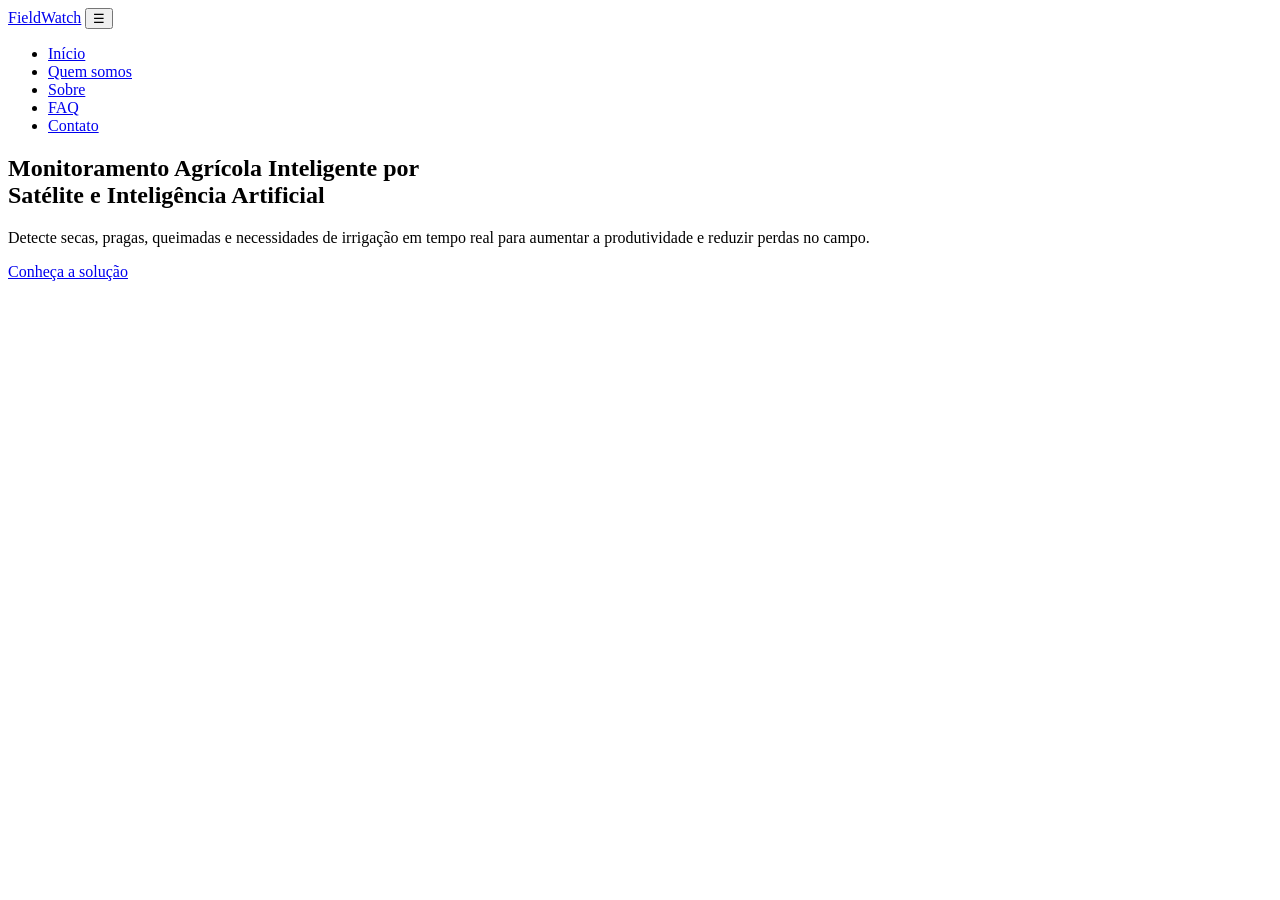
==== index.html @ 7b165dd6 "add 1a section pagina index.html" ====
<!DOCTYPE html>
<html lang="pt-BR">
<head>
  <meta charset="UTF-8" />
  <meta name="viewport" content="width=device-width, initial-scale=1.0" />
  <title>FieldWatch | Monitoramento Agrícola Inteligente</title>
  <link rel="preconnect" href="https://fonts.googleapis.com" />
  <link rel="preconnect" href="https://fonts.gstatic.com" crossorigin />
  <link href="https://fonts.googleapis.com/css2?family=Poppins:wght@300;400;500;600;700;800&display=swap" rel="stylesheet" />
  <link rel="stylesheet" href="https://cdnjs.cloudflare.com/ajax/libs/font-awesome/6.5.0/css/all.min.css" />
  <link rel="stylesheet" href="css/style.css" />
</head>
<body>
  <header class="header">
    <nav class="nav container">
      <a href="index.html" class="nav__logo">FieldWatch</a>
      <button class="nav__toggle" id="navBtn" aria-controls="navMenu" aria-expanded="false" aria-label="Abrir menu">
        <span class="nav__icon">☰</span>
      </button>
      <ul class="nav__list" id="navMenu">
        <li><a href="index.html"              class="nav__link nav__link--active">Início</a></li>
        <li><a href="pages/integrantes.html"  class="nav__link">Quem somos</a></li>
        <li><a href="pages/sobre.html"        class="nav__link">Sobre</a></li>
        <li><a href="pages/faq.html"          class="nav__link">FAQ</a></li>
        <li><a href="pages/contato.html"      class="nav__link">Contato</a></li>
      </ul>
    </nav>
  </header>

  <main>

    <section class="hero" id="inicio">
      <div class="hero__overlay"></div>
      <div class="container hero__content">
        <h1 class="hero__title">
          Monitoramento Agrícola Inteligente por<br />
          Satélite e Inteligência Artificial
        </h1>
        <p class="hero__desc">
          Detecte secas, pragas, queimadas e necessidades de irrigação em tempo real para aumentar a produtividade e reduzir perdas no campo.
        </p>
        <p id="pageGreeting" class="hero__greeting"></p>
        <a href="pages/sobre.html" class="btn btn--primary">Conheça a solução</a>
      </div>
    </section>
    
</body>
</html>
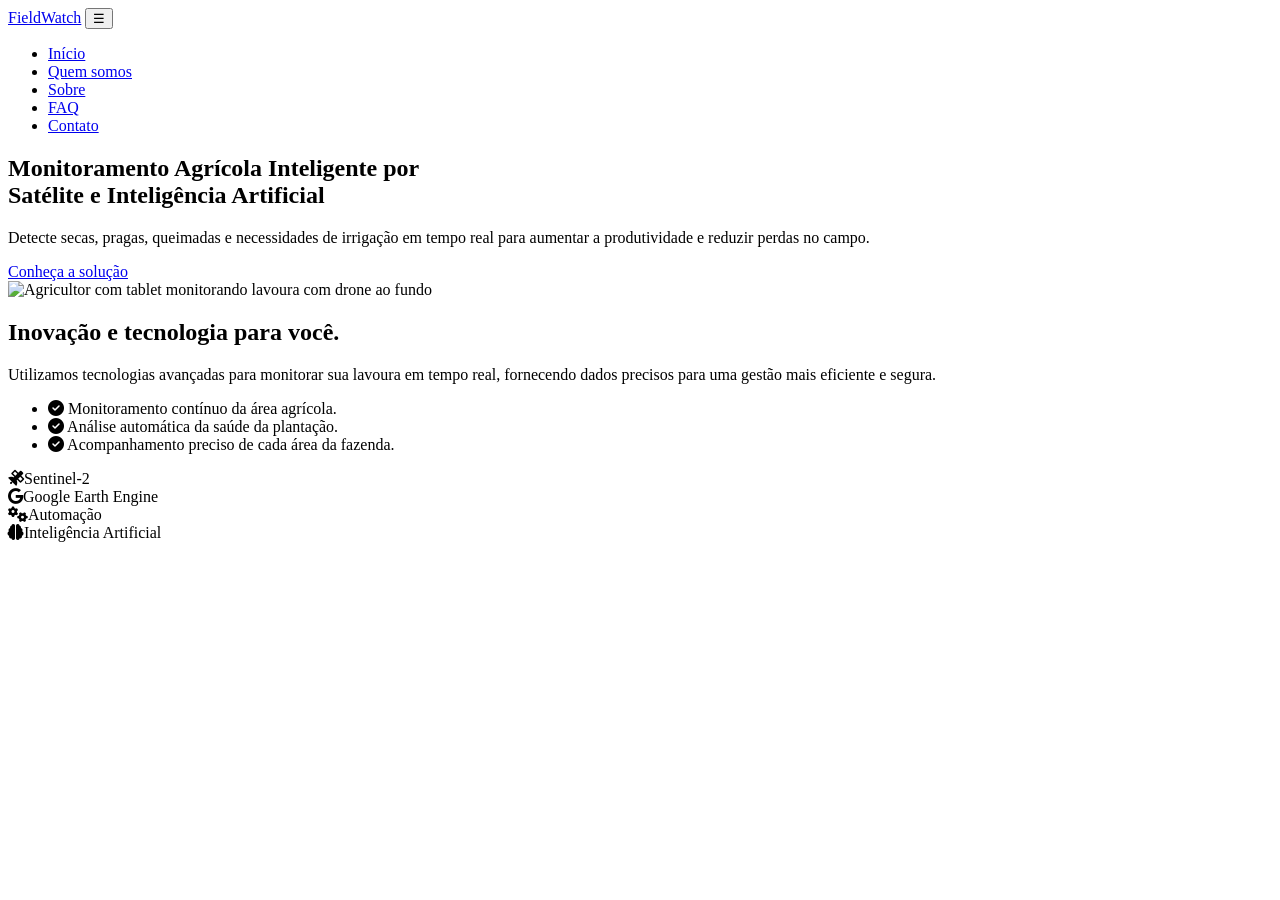
==== commit 6084ba26: "add 2a e 3a section" ====
--- a/index.html
+++ b/index.html
@@ -43,6 +43,45 @@
         <a href="pages/sobre.html" class="btn btn--primary">Conheça a solução</a>
       </div>
     </section>
+
+    <section class="features">
+      <div class="container features__grid">
+        <div class="features__image-wrap">
+          <img src="assets/banner-2.png"
+               alt="Agricultor com tablet monitorando lavoura com drone ao fundo"
+               class="features__image" />
+        </div>
+        <div class="features__text">
+          <h2 class="features__title">Inovação e tecnologia para você.</h2>
+          <p class="features__desc">
+            Utilizamos tecnologias avançadas para monitorar sua lavoura em tempo real, fornecendo dados precisos para uma gestão mais eficiente e segura.
+          </p>
+          <ul class="features__list">
+            <li class="features__item">
+              <span class="features__icon"><i class="fa-solid fa-circle-check"></i></span>
+              Monitoramento contínuo da área agrícola.
+            </li>
+            <li class="features__item">
+              <span class="features__icon"><i class="fa-solid fa-circle-check"></i></span>
+              Análise automática da saúde da plantação.
+            </li>
+            <li class="features__item">
+              <span class="features__icon"><i class="fa-solid fa-circle-check"></i></span>
+              Acompanhamento preciso de cada área da fazenda.
+            </li>
+          </ul>
+        </div>
+      </div>
+    </section>
+
+    <section class="tech-bar">
+      <div class="container tech-bar__grid">
+        <div class="tech-bar__item"><i class="fa-solid fa-satellite tech-bar__icon"></i><span>Sentinel-2</span></div>
+        <div class="tech-bar__item"><i class="fa-brands fa-google tech-bar__icon"></i><span>Google Earth Engine</span></div>
+        <div class="tech-bar__item"><i class="fa-solid fa-gears tech-bar__icon"></i><span>Automação</span></div>
+        <div class="tech-bar__item"><i class="fa-solid fa-brain tech-bar__icon"></i><span>Inteligência Artificial</span></div>
+      </div>
+    </section>
     
 </body>
 </html>
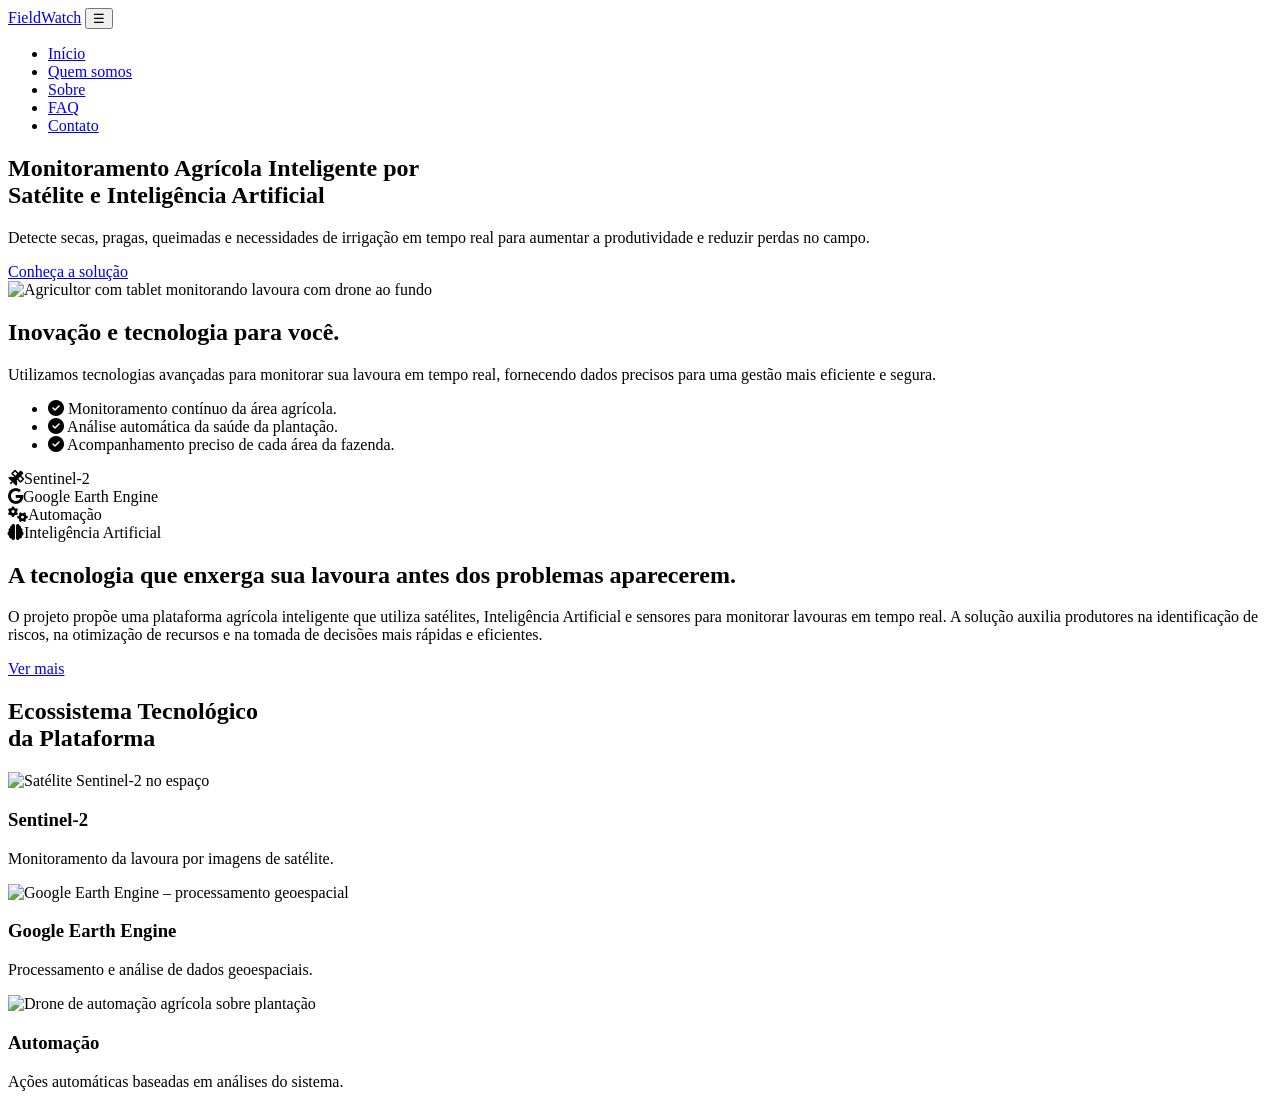
==== commit 7ec59327: "finalizando main index.html" ====
--- a/index.html
+++ b/index.html
@@ -82,6 +82,63 @@
         <div class="tech-bar__item"><i class="fa-solid fa-brain tech-bar__icon"></i><span>Inteligência Artificial</span></div>
       </div>
     </section>
+
+    <section class="value">
+      <div class="container value__grid">
+        <div>
+          <h2 class="value__title">A tecnologia que enxerga sua lavoura antes dos problemas aparecerem.</h2>
+        </div>
+        <div>
+          <p class="value__desc">
+            O projeto propõe uma plataforma agrícola inteligente que utiliza satélites, Inteligência Artificial e sensores para monitorar lavouras em tempo real. A solução auxilia produtores na identificação de riscos, na otimização de recursos e na tomada de decisões mais rápidas e eficientes.
+          </p>
+          <a href="pages/sobre.html" class="btn btn--dark">Ver mais</a>
+        </div>
+      </div>
+    </section>
+
+    <section class="ecosystem">
+      <div class="container">
+        <h2 class="ecosystem__title">Ecossistema Tecnológico<br/>da Plataforma</h2>
+        <div class="ecosystem__grid">
+
+          <article class="ecosystem__card">
+            <div class="ecosystem__card-img-wrap">
+              <img src="assets/img-satelite.png"
+                   alt="Satélite Sentinel-2 no espaço" class="ecosystem__card-img" />
+            </div>
+            <h3 class="ecosystem__card-title">Sentinel-2</h3>
+            <p class="ecosystem__card-desc">Monitoramento da lavoura por imagens de satélite.</p>
+          </article>
+
+          <article class="ecosystem__card">
+            <div class="ecosystem__card-img-wrap">
+              <img src="assets/img-google.png"
+                   alt="Google Earth Engine – processamento geoespacial" class="ecosystem__card-img" />
+            </div>
+            <h3 class="ecosystem__card-title">Google Earth Engine</h3>
+            <p class="ecosystem__card-desc">Processamento e análise de dados geoespaciais.</p>
+          </article>
+
+          <article class="ecosystem__card">
+            <div class="ecosystem__card-img-wrap">
+              <img src="assets/img-drone.png"
+                   alt="Drone de automação agrícola sobre plantação" class="ecosystem__card-img" />
+            </div>
+            <h3 class="ecosystem__card-title">Automação</h3>
+            <p class="ecosystem__card-desc">Ações automáticas baseadas em análises do sistema.</p>
+          </article>
+
+        </div>
+      </div>
+    </section>
+
+    <section class="cta-banner">
+      <div class="cta-banner__overlay"></div>
+      <div class="container cta-banner__content"></div>
+    </section>
+
+  </main>
     
 </body>
 </html>
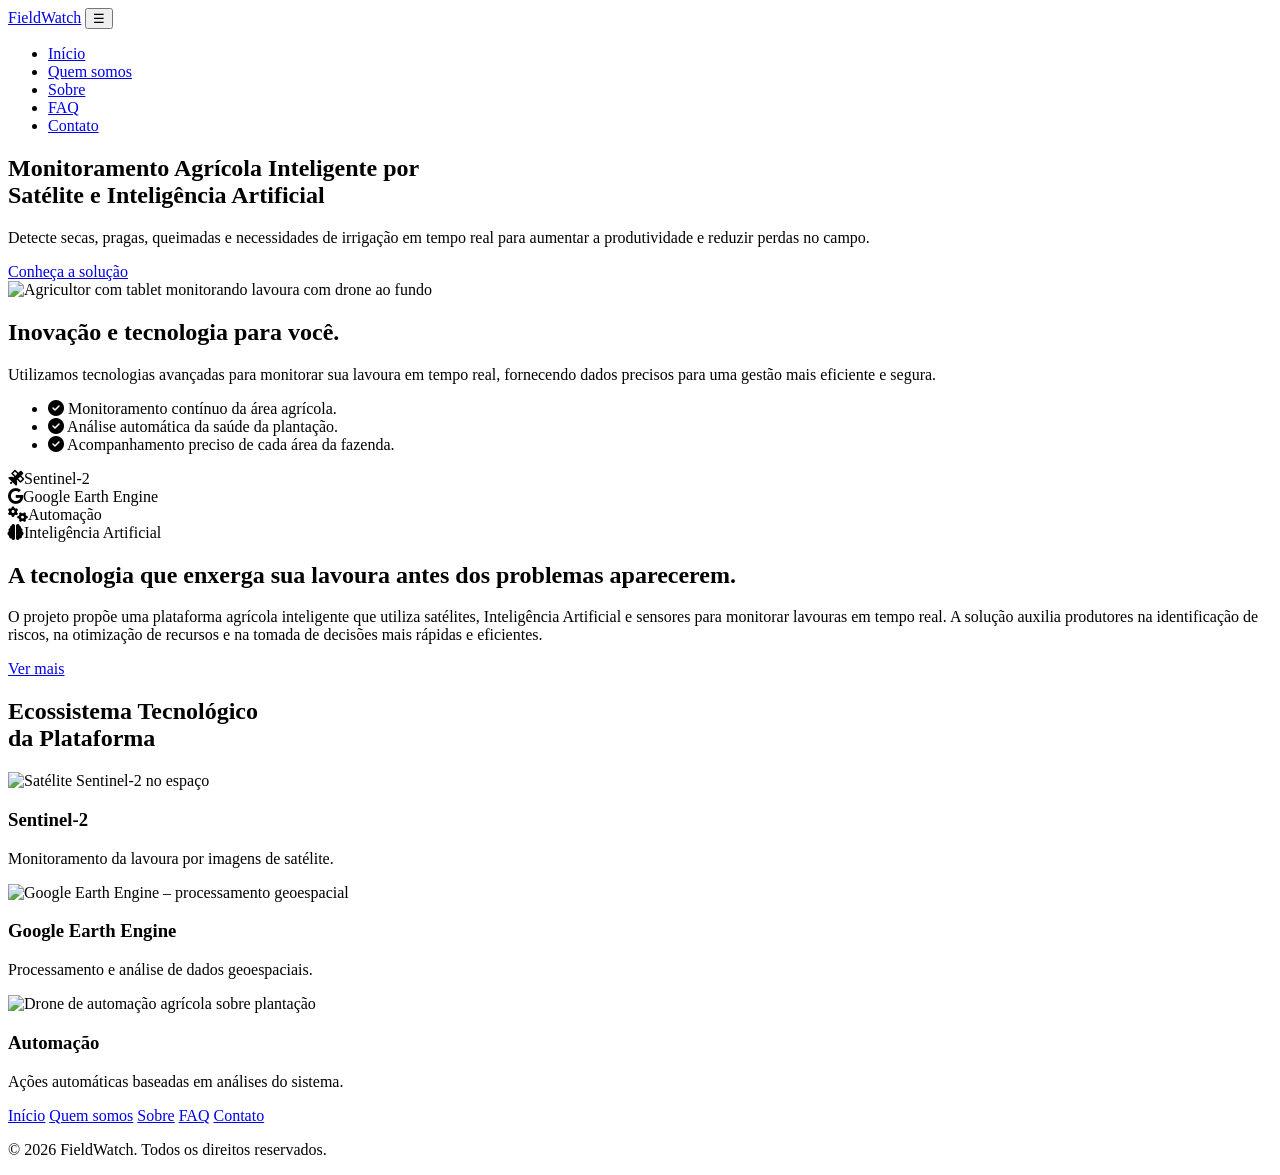
==== commit 40b423ed: "add footer e finalizando index.html" ====
--- a/index.html
+++ b/index.html
@@ -140,5 +140,18 @@
 
   </main>
     
+    <footer class="footer">
+        <div class="container footer__inner">
+        <nav class="footer__nav">
+            <a href="index.html">Início</a>
+            <a href="pages/integrantes.html">Quem somos</a>
+            <a href="pages/sobre.html">Sobre</a>
+            <a href="pages/faq.html">FAQ</a>
+            <a href="pages/contato.html">Contato</a>
+        </nav>
+        <p class="footer__copy">© 2026 FieldWatch. Todos os direitos reservados.</p>
+        </div>
+    </footer>
+
 </body>
 </html>
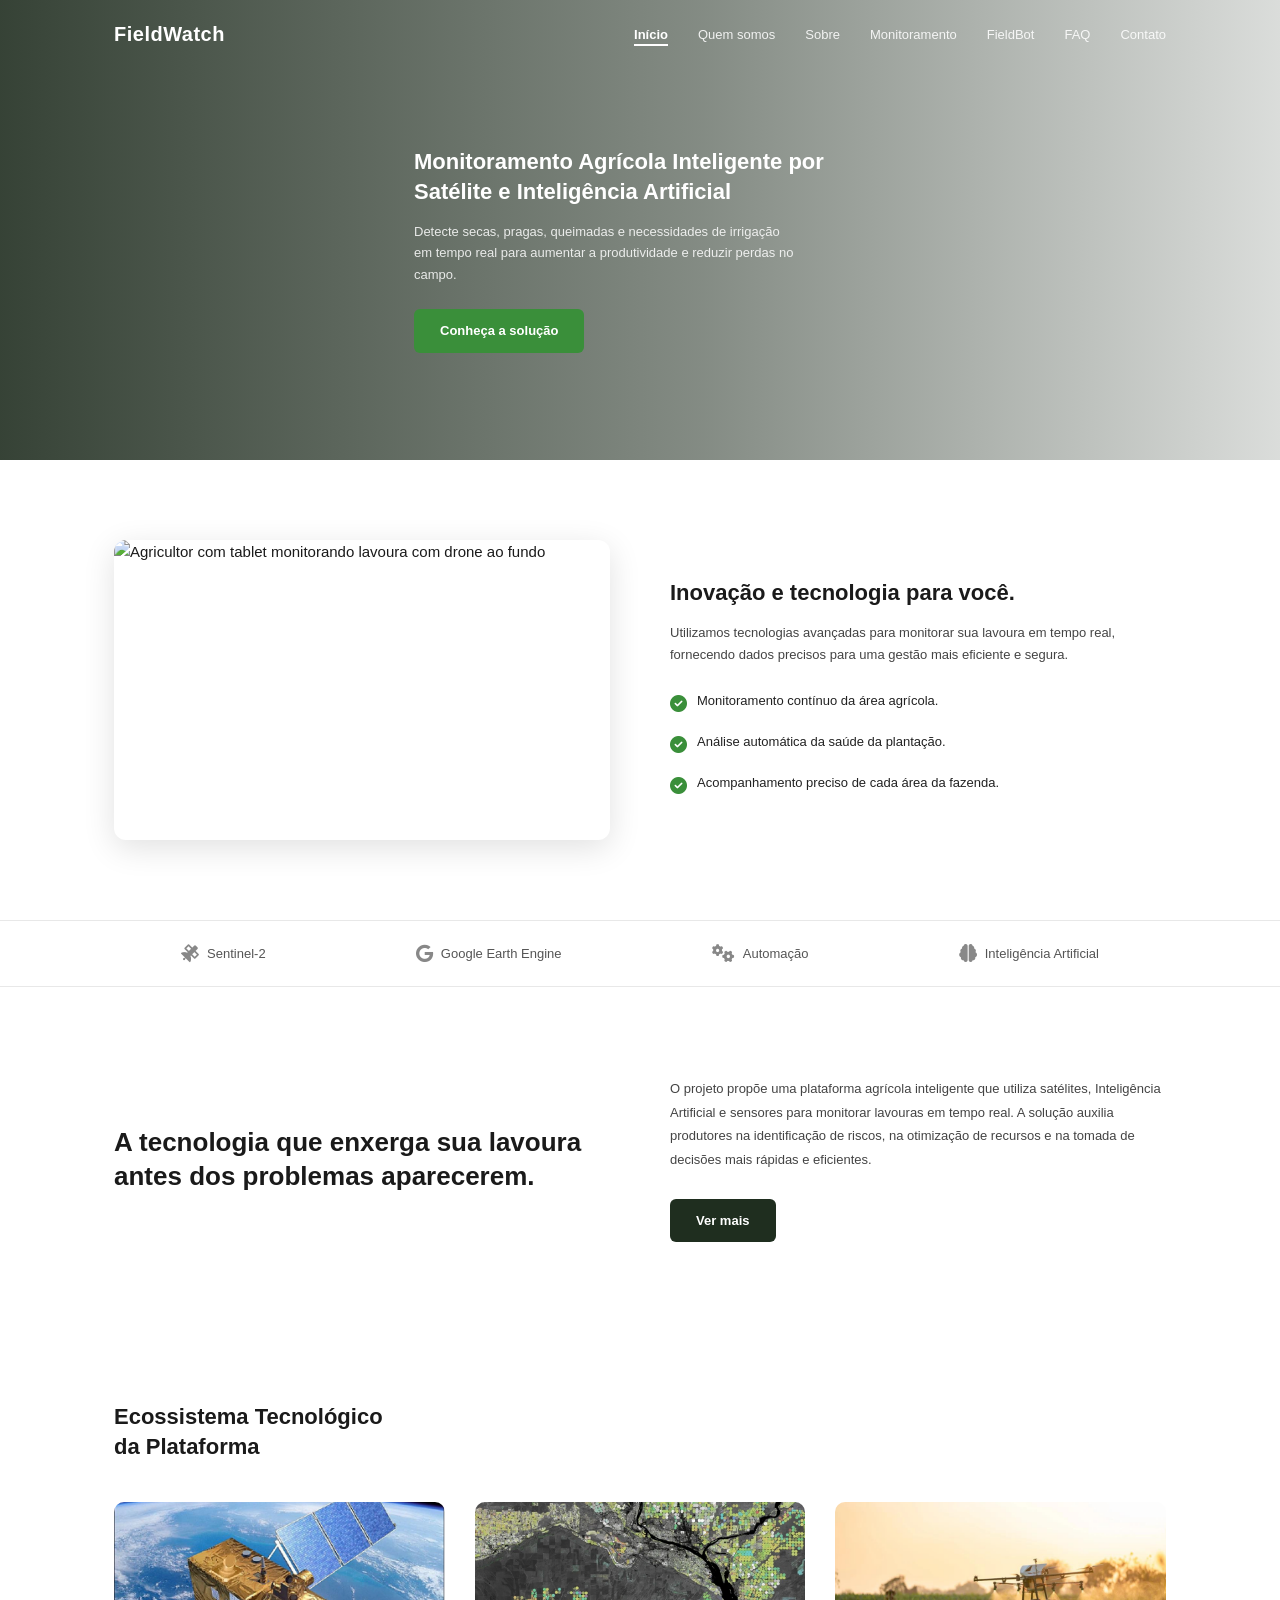
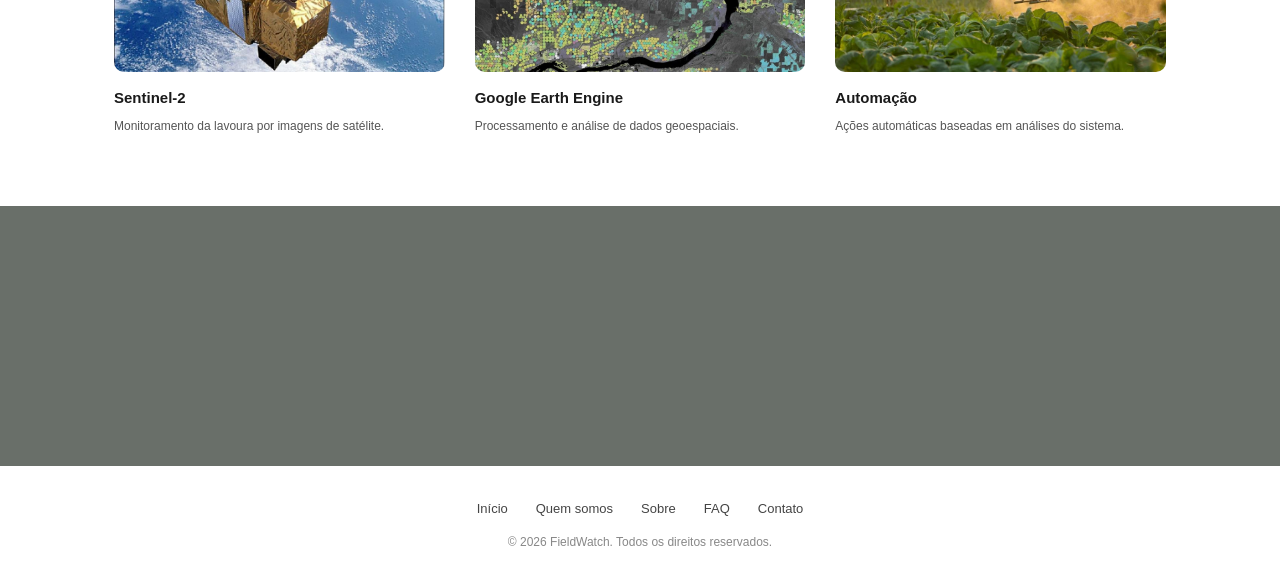
==== commit 2a2173df: "adiciona paginas da solucao no menu principal" ====
--- a/index.html
+++ b/index.html
@@ -18,11 +18,13 @@
         <span class="nav__icon">☰</span>
       </button>
       <ul class="nav__list" id="navMenu">
-        <li><a href="index.html"              class="nav__link nav__link--active">Início</a></li>
-        <li><a href="pages/integrantes.html"  class="nav__link">Quem somos</a></li>
-        <li><a href="pages/sobre.html"        class="nav__link">Sobre</a></li>
-        <li><a href="pages/faq.html"          class="nav__link">FAQ</a></li>
-        <li><a href="pages/contato.html"      class="nav__link">Contato</a></li>
+        <li><a href="index.html" class="nav__link nav__link--active">Início</a></li>
+        <li><a href="pages/integrantes.html" class="nav__link">Quem somos</a></li>
+        <li><a href="pages/sobre.html" class="nav__link">Sobre</a></li>
+        <li><a href="pages/monitoramento.html" class="nav__link">Monitoramento</a></li>
+        <li><a href="pages/fieldbot.html" class="nav__link">FieldBot</a></li>
+        <li><a href="pages/faq.html" class="nav__link">FAQ</a></li>
+        <li><a href="pages/contato.html" class="nav__link">Contato</a></li>
       </ul>
     </nav>
   </header>
--- a/css/style.css
+++ b/css/style.css
@@ -0,0 +1,303 @@
+*,
+*::before,
+*::after {
+  box-sizing: border-box;
+  margin: 0;
+  padding: 0;
+}
+
+html {
+  scroll-behavior: smooth;
+}
+
+body {
+  font-family: 'Poppins', sans-serif;
+  font-size: 15px;
+  color: #1a1a1a;
+  background: #fff;
+  line-height: 1.65;
+}
+
+img {
+  display: block;
+  max-width: 100%;
+}
+
+a {
+  text-decoration: none;
+  color: inherit;
+}
+
+ul {
+  list-style: none;
+}
+
+.container {
+  width: 100%;
+  max-width: 1100px;
+  margin: 0 auto;
+  padding: 0 24px;
+}
+
+.btn {
+  display: inline-block;
+  padding: 11px 26px;
+  border-radius: 6px;
+  font-family: 'Poppins', sans-serif;
+  font-size: 13px;
+  font-weight: 600;
+  cursor: pointer;
+  transition: opacity 0.2s, transform 0.15s;
+}
+
+.btn:hover {
+  opacity: 0.88;
+  transform: translateY(-1px);
+}
+
+.btn--primary {
+  background: #3a8f3a;
+  color: #fff;
+}
+
+.btn--dark {
+  background: #1f2e1f;
+  color: #fff;
+}
+
+.header {
+  position: absolute;
+  top: 0;
+  left: 0;
+  width: 100%;
+  z-index: 100;
+  padding: 18px 0;
+}
+
+.header--light {
+  position: static;
+  background: #fff;
+  padding: 16px 0;
+}
+
+.nav {
+  display: flex;
+  align-items: center;
+  justify-content: space-between;
+  position: relative;
+}
+
+.nav__logo {
+  font-size: 20px;
+  font-weight: 700;
+  color: #fff;
+  letter-spacing: 0.5px;
+}
+
+.nav__logo--green {
+  color: #1a8f3a !important;
+}
+
+.nav__list {
+  display: flex;
+  gap: 30px;
+}
+
+.nav__link {
+  font-size: 13px;
+  font-weight: 500;
+  color: rgba(255, 255, 255, 0.88);
+  transition: color 0.2s;
+}
+
+.nav__link:hover,
+.nav__link--active {
+  color: #fff;
+  font-weight: 600;
+}
+
+.nav__link--active {
+  border-bottom: 2px solid #fff;
+  padding-bottom: 2px;
+}
+
+.nav__link--dark {
+  color: #333 !important;
+}
+
+.nav__link--dark:hover,
+.nav_link--dark.nav_link--active {
+  color: #1a8f3a !important;
+}
+
+.nav_link--dark.nav_link--active {
+  border-bottom-color: #1a8f3a;
+}
+
+.nav__toggle {
+  display: none;
+  border: none;
+  outline: none;
+  background: transparent;
+  color: #fff;
+  cursor: pointer;
+  width: 44px;
+  height: 44px;
+  font-size: 20px;
+  align-items: center;
+  justify-content: center;
+  border-radius: 0;
+  position: relative;
+  z-index: 250;
+}
+
+.nav__toggle:focus {
+  outline: none;
+  box-shadow: none;
+}
+
+.header--light .nav__toggle {
+  color: #1a1a1a;
+  background: transparent;
+  box-shadow: none;
+}
+
+.nav__toggle i,
+.nav__icon {
+  pointer-events: none;
+  display: block;
+  font-size: 20px;
+  line-height: 1;
+}
+
+.page-main {
+  min-height: calc(100vh - 130px);
+}
+
+.hero {
+  position: relative;
+  min-height: 460px;
+  background: url('../assets/banner-principal.png') center/cover no-repeat;
+  display: flex;
+  align-items: center;
+  padding: 120px 0 80px;
+}
+
+.hero__overlay {
+  position: absolute;
+  inset: 0;
+  background: linear-gradient(
+    to right,
+    rgba(10, 25, 10, 0.82) 0%,
+    rgba(10, 25, 10, 0.50) 55%,
+    rgba(10, 25, 10, 0.15) 100%
+  );
+}
+
+.hero__content {
+  position: relative;
+  z-index: 2;
+  max-width: 500px;
+}
+
+.hero__title {
+  font-size: 22px;
+  font-weight: 700;
+  color: #fff;
+  line-height: 1.35;
+  margin-bottom: 14px;
+}
+
+.hero__desc {
+  font-size: 13px;
+  color: rgba(255, 255, 255, 0.85);
+  margin-bottom: 24px;
+  max-width: 380px;
+}
+
+.hero__greeting {
+  margin-bottom: 18px;
+  font-size: 14px;
+  color: rgba(255, 255, 255, 0.92);
+}
+
+.features { padding: 80px 0; background: #fff; }
+.features__grid { display: grid; grid-template-columns: 1fr 1fr; gap: 60px; align-items: center; }
+.features__image-wrap { border-radius: 12px; overflow: hidden; box-shadow: 0 8px 32px rgba(0, 0, 0, 0.12); }
+.features__image { width: 100%; height: 300px; object-fit: cover; }
+.features__title { font-size: 22px; font-weight: 700; color: #1a1a1a; margin-bottom: 14px; line-height: 1.3; }
+.features__desc { font-size: 13px; color: #444; margin-bottom: 24px; line-height: 1.7; }
+.features__list { display: flex; flex-direction: column; gap: 12px; }
+.features__item { display: flex; align-items: flex-start; gap: 10px; font-size: 13px; color: #222; font-weight: 500; }
+.features__icon { color: #3a8f3a; font-size: 17px; margin-top: 1px; flex-shrink: 0; }
+
+.tech-bar { border-top: 1px solid #e8e8e8; border-bottom: 1px solid #e8e8e8; padding: 22px 0; background: #fff; }
+.tech-bar__grid { display: flex; justify-content: space-around; align-items: center; flex-wrap: wrap; gap: 16px; }
+.tech-bar__item { display: flex; align-items: center; gap: 8px; font-size: 13px; font-weight: 500; color: #555; }
+.tech-bar__icon { font-size: 18px; color: #888; }
+
+.value { padding: 90px 0; background: #fff; }
+.value__grid { display: grid; grid-template-columns: 1fr 1fr; gap: 60px; align-items: center; }
+.value__title { font-size: 26px; font-weight: 800; color: #1a1a1a; line-height: 1.3; }
+.value__desc { font-size: 13px; color: #444; line-height: 1.8; margin-bottom: 28px; }
+
+.ecosystem { padding: 70px 0; background: #fff; }
+.ecosystem__title { font-size: 22px; font-weight: 700; color: #1a1a1a; margin-bottom: 40px; line-height: 1.35; }
+.ecosystem__grid { display: grid; grid-template-columns: repeat(3, 1fr); gap: 30px; }
+.ecosystem__card { display: flex; flex-direction: column; }
+.ecosystem__card-img-wrap { border-radius: 10px; overflow: hidden; margin-bottom: 14px; }
+.ecosystem__card-img { width: 100%; height: 170px; object-fit: cover; transition: transform 0.3s; }
+.ecosystem_card:hover .ecosystem_card-img { transform: scale(1.04); }
+.ecosystem__card-title { font-size: 15px; font-weight: 700; color: #1a1a1a; margin-bottom: 6px; }
+.ecosystem__card-desc { font-size: 12px; color: #555; line-height: 1.6; }
+
+.cta-banner { position: relative; min-height: 260px; background: url('../assets/satelite-img-2.png') center/cover no-repeat; display: flex; align-items: center; }
+.cta-banner__overlay { position: absolute; inset: 0; background: rgba(5, 15, 5, 0.60); }
+.cta-banner__content { position: relative; z-index: 2; }
+
+.footer { background: #fff; padding: 32px 0 20px; }
+.footer__inner { display: flex; flex-direction: column; align-items: center; gap: 14px; }
+.footer__nav { display: flex; gap: 28px; flex-wrap: wrap; justify-content: center; }
+.footer__nav a { font-size: 13px; color: #444; font-weight: 500; transition: color 0.2s; }
+.footer__nav a:hover { color: #1a1a1a; }
+.footer__copy { font-size: 12px; color: #888; }
+
+.page-header { padding: 64px 24px 40px; text-align: center; }
+.page-header__title { font-size: 30px; font-weight: 700; color: #1a1a1a; margin-bottom: 14px; }
+.page-header__desc { font-size: 13.5px; color: #555; max-width: 620px; margin: 0 auto; line-height: 1.8; }
+
+.qs-team { padding: 20px 24px 80px; }
+.qs-team__grid { display: flex; justify-content: center; flex-wrap: wrap; gap: 40px; }
+.qs-team__card { display: flex; flex-direction: column; align-items: center; text-align: center; width: 160px; }
+.qs-team__avatar { width: 96px; height: 96px; border-radius: 50%; overflow: hidden; margin-bottom: 14px; border: 3px solid #e0e0e0; }
+.qs-team__avatar img { width: 100%; height: 100%; object-fit: cover; }
+.qs-team__name { font-size: 12.5px; font-weight: 600; color: #1a1a1a; margin-bottom: 10px; line-height: 1.4; }
+.qs-team__socials { display: flex; gap: 12px; margin-bottom: 8px; }
+.qs-team__socials a { display: flex; align-items: center; justify-content: center; width: auto; height: auto; background: transparent; color: #1a8f3a; font-size: 20px; transition: color 0.2s, transform 0.2s; }
+.qs-team__socials a:hover { color: #156b2c; transform: scale(1.1); }
+.qs-team__ra { font-size: 11px; color: #888; }
+
+.sobre { padding: 0 24px 80px; max-width: 800px; margin: 0 auto; }
+.sobre__body { display: flex; flex-direction: column; gap: 20px; }
+.sobre__body p { font-size: 13.5px; color: #333; line-height: 1.9; text-align: justify; }
+
+.faq { padding: 0 24px 80px; }
+.faq__grid { display: grid; grid-template-columns: 1fr 1fr; gap: 20px; max-width: 1100px; margin: 0 auto; }
+.faq__card { background: #fff; border: none; border-radius: 10px; padding: 22px 24px; box-shadow: 0 4px 15px rgba(0, 0, 0, 0.05); }
+.faq__question { font-size: 13px; font-weight: 700; color: #1a1a1a; margin-bottom: 10px; line-height: 1.4; }
+.faq__answer { font-size: 12.5px; color: #555; line-height: 1.75; }
+
+.contato { padding: 0 24px 80px; display: flex; flex-direction: column; align-items: center; text-align: center; max-width: 580px; margin: 0 auto; }
+.contato__intro-desc { font-size: 13px; color: #555; line-height: 1.8; margin-bottom: 30px; }
+.contato__card { width: 100%; background: #fff; border: 1px solid #e0e4e0; border-radius: 12px; padding: 36px 32px; box-shadow: 0 4px 20px rgba(0, 0, 0, 0.06); text-align: left; }
+.contato__card-logo { font-size: 18px; font-weight: 700; color: #1a8f3a; margin-bottom: 28px; text-align: center; }
+.contato__form-group { display: flex; flex-direction: column; margin-bottom: 18px; }
+.contato__label { font-size: 12.5px; font-weight: 600; color: #333; margin-bottom: 6px; }
+.contato__input, .contato__textarea { font-family: 'Poppins', sans-serif; font-size: 13px; color: #333; background: #f7f8f7; border: 1px solid #d8ddd8; border-radius: 7px; padding: 10px 14px; outline: none; transition: border-color 0.2s; resize: none; }
+.contato__input::placeholder, .contato__textarea::placeholder { color: #aaa; }
+.contato__input:focus, .contato__textarea:focus { border-color: #3a8f3a; background: #fff; }
+.btn--submit { width: 100%; padding: 13px; background: #1a1a1a; color: #fff; font-family: 'Poppins', sans-serif; font-size: 14px; font-weight: 600; border: none; border-radius: 7px; cursor: pointer; transition: background 0.2s, transform 0.15s; margin-top: 6px; }
+.btn--submit:hover { background: #2e2e2e; transform: translateY(-1px); }
+
+@media (max-width: 900px) { /* Header & Grid adjustments */ }
+@media (max-width: 768px) { /* Tablet & Mobile overrides */ }
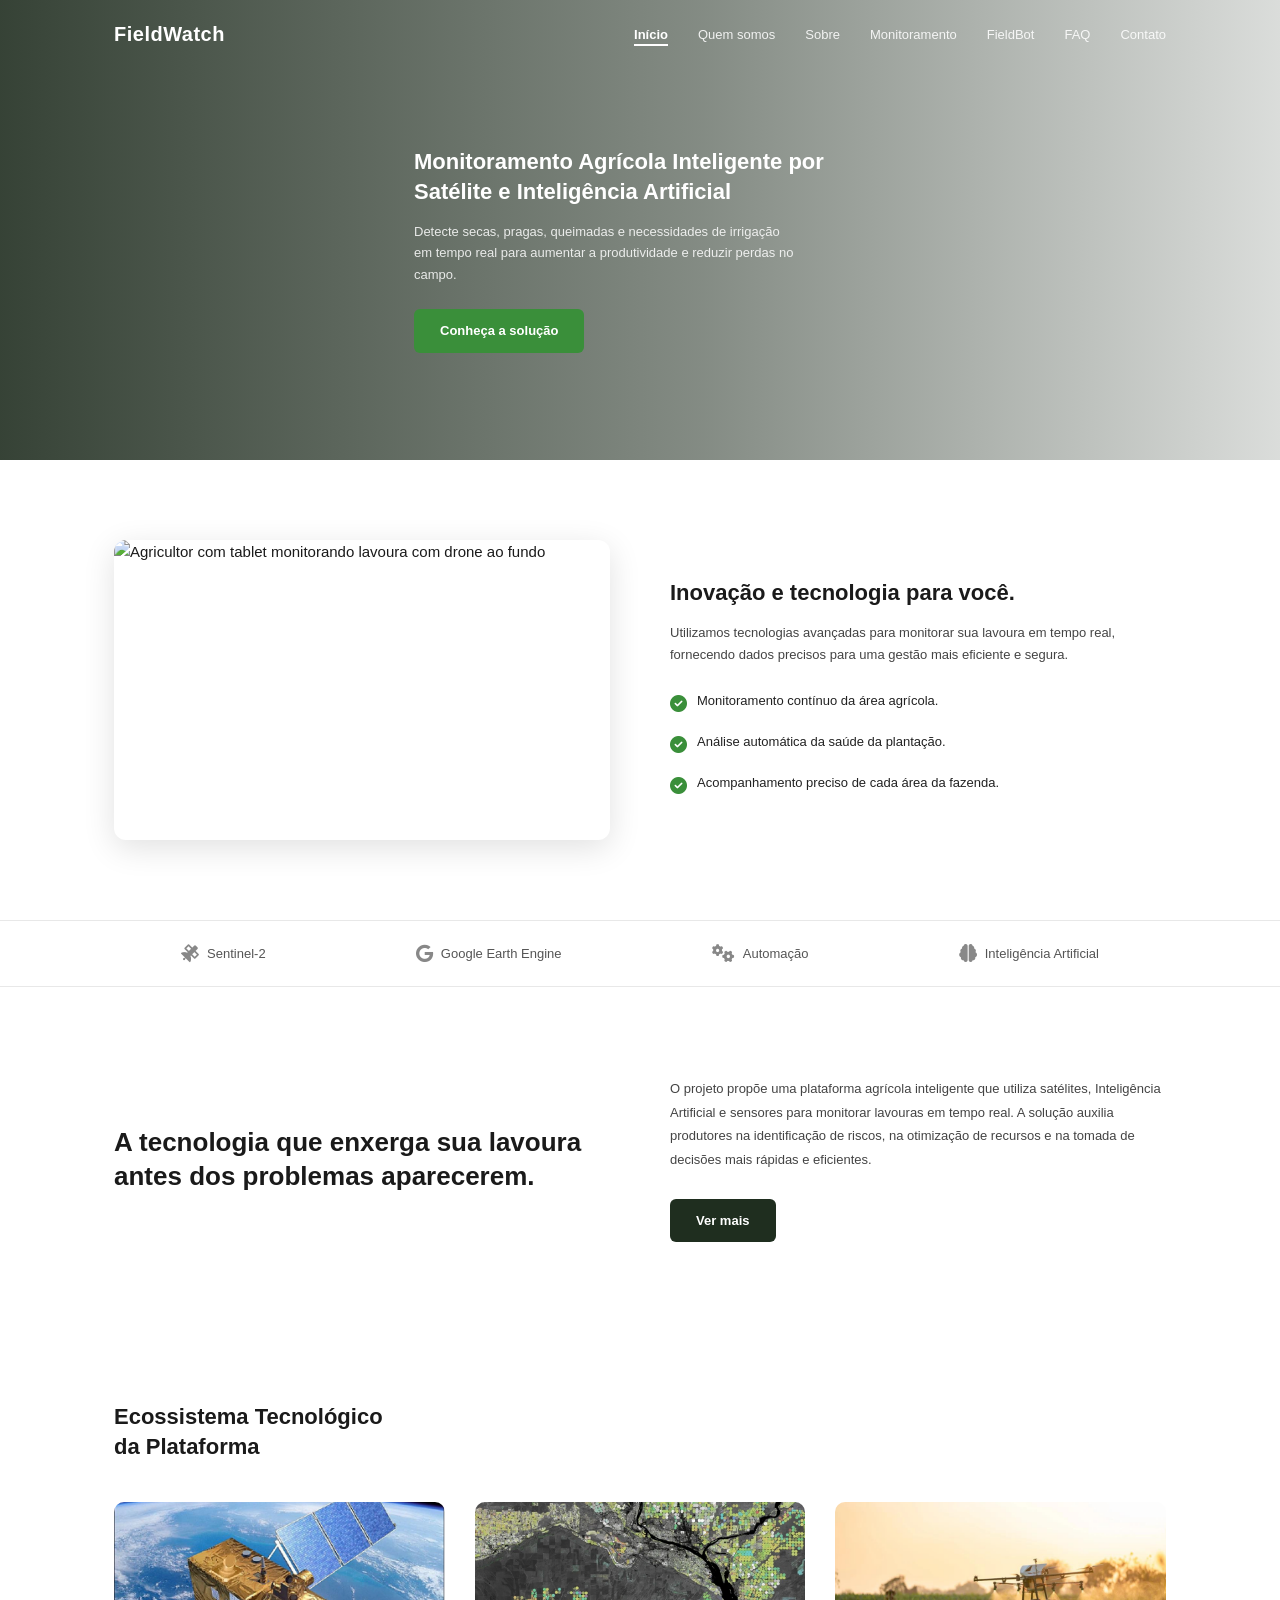
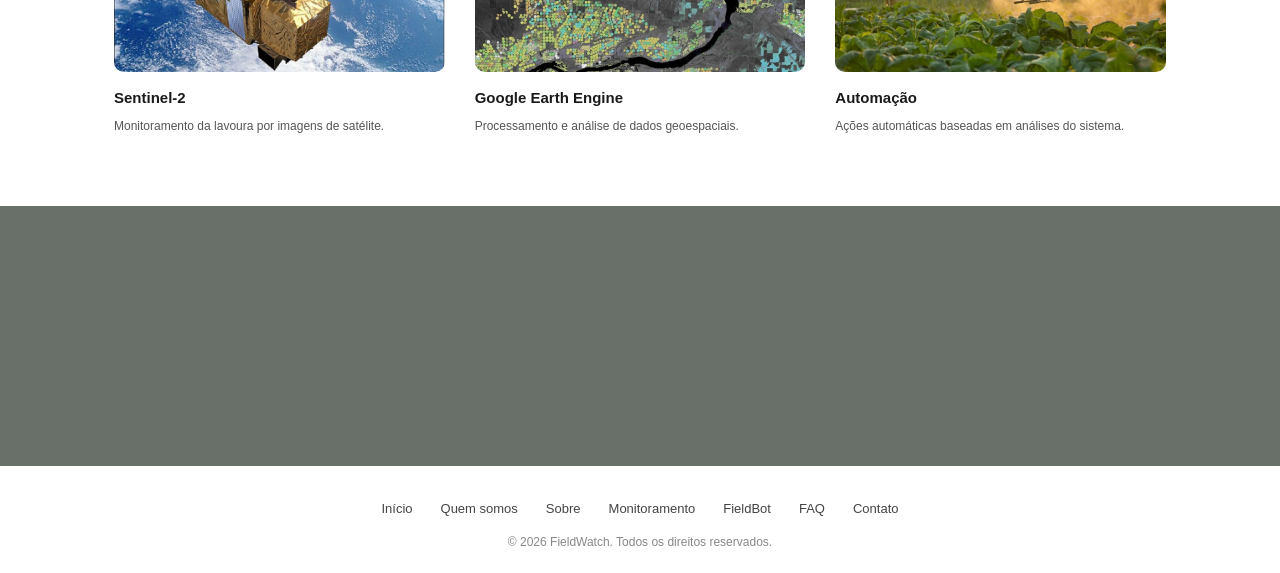
==== commit cf8c3f58: "atualiza rodapes com paginas da solucao" ====
--- a/index.html
+++ b/index.html
@@ -145,11 +145,13 @@
     <footer class="footer">
         <div class="container footer__inner">
         <nav class="footer__nav">
-            <a href="index.html">Início</a>
-            <a href="pages/integrantes.html">Quem somos</a>
-            <a href="pages/sobre.html">Sobre</a>
-            <a href="pages/faq.html">FAQ</a>
-            <a href="pages/contato.html">Contato</a>
+          <a href="index.html">Início</a>
+          <a href="pages/integrantes.html">Quem somos</a>
+          <a href="pages/sobre.html">Sobre</a>
+          <a href="pages/monitoramento.html">Monitoramento</a>
+          <a href="pages/fieldbot.html">FieldBot</a>
+          <a href="pages/faq.html">FAQ</a>
+          <a href="pages/contato.html">Contato</a>
         </nav>
         <p class="footer__copy">© 2026 FieldWatch. Todos os direitos reservados.</p>
         </div>
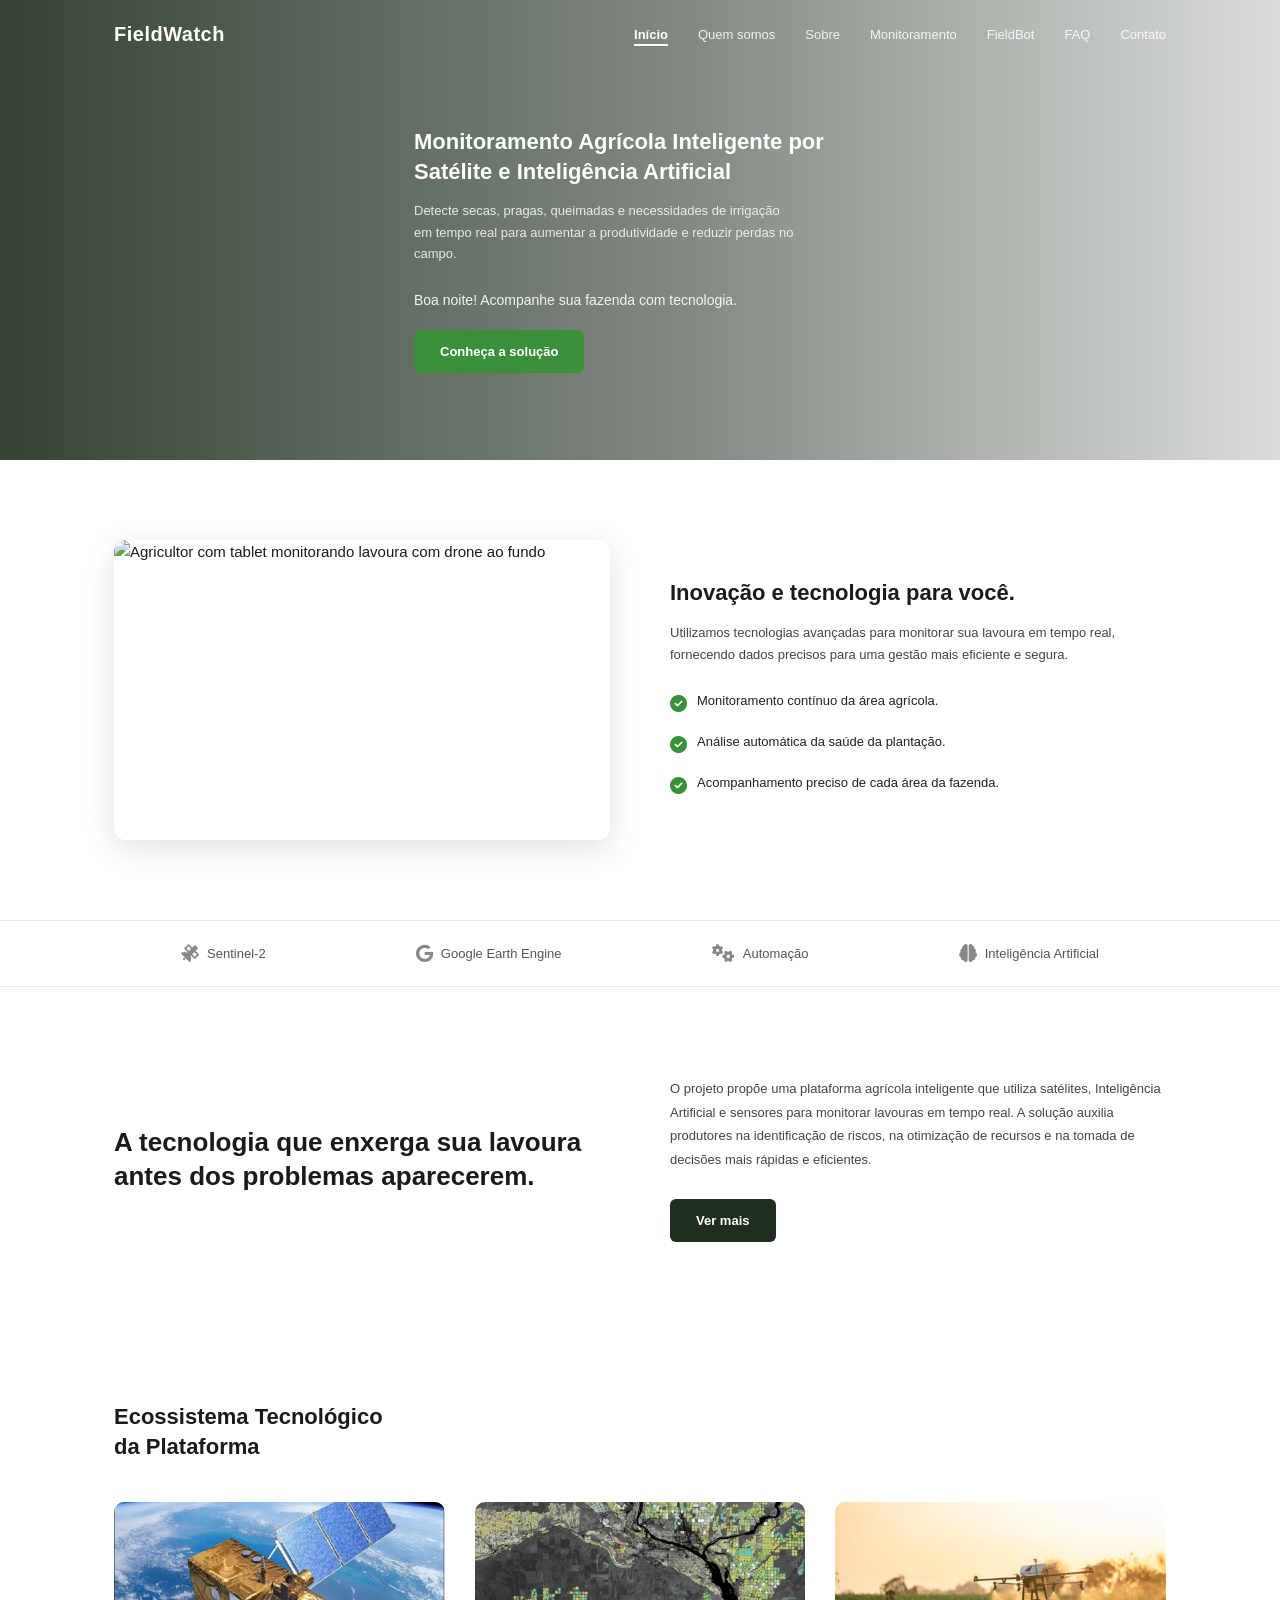
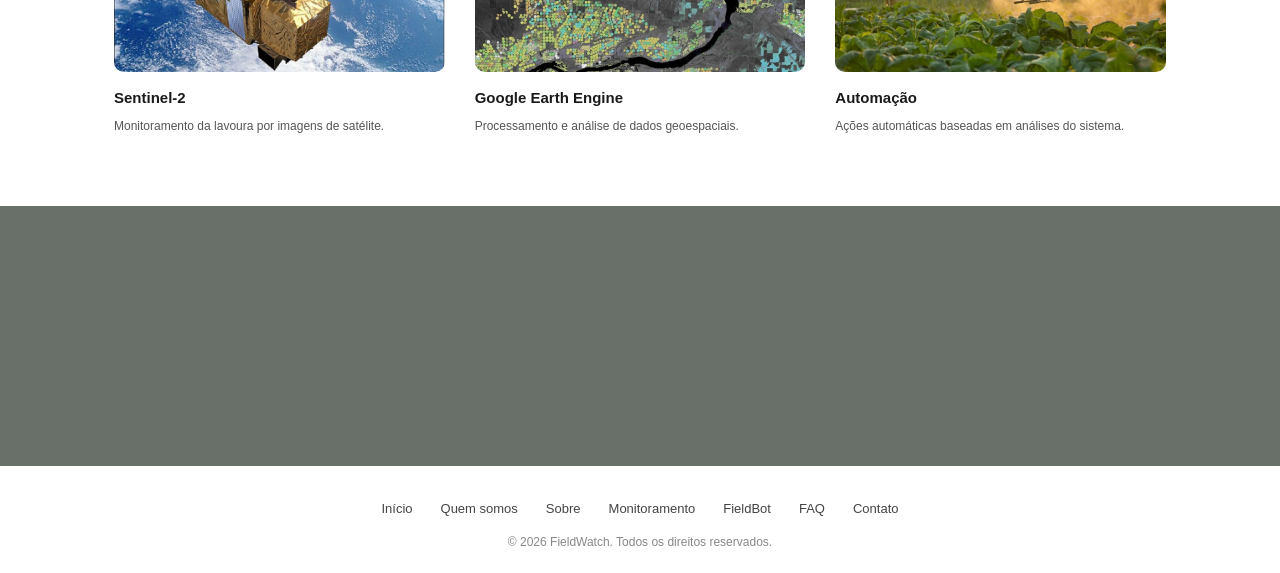
==== commit 131d497d: "adiciona script principal da navegacao" ====
--- a/index.html
+++ b/index.html
@@ -156,6 +156,6 @@
         <p class="footer__copy">© 2026 FieldWatch. Todos os direitos reservados.</p>
         </div>
     </footer>
-
+  <script src="js/script.js"></script>
 </body>
 </html>
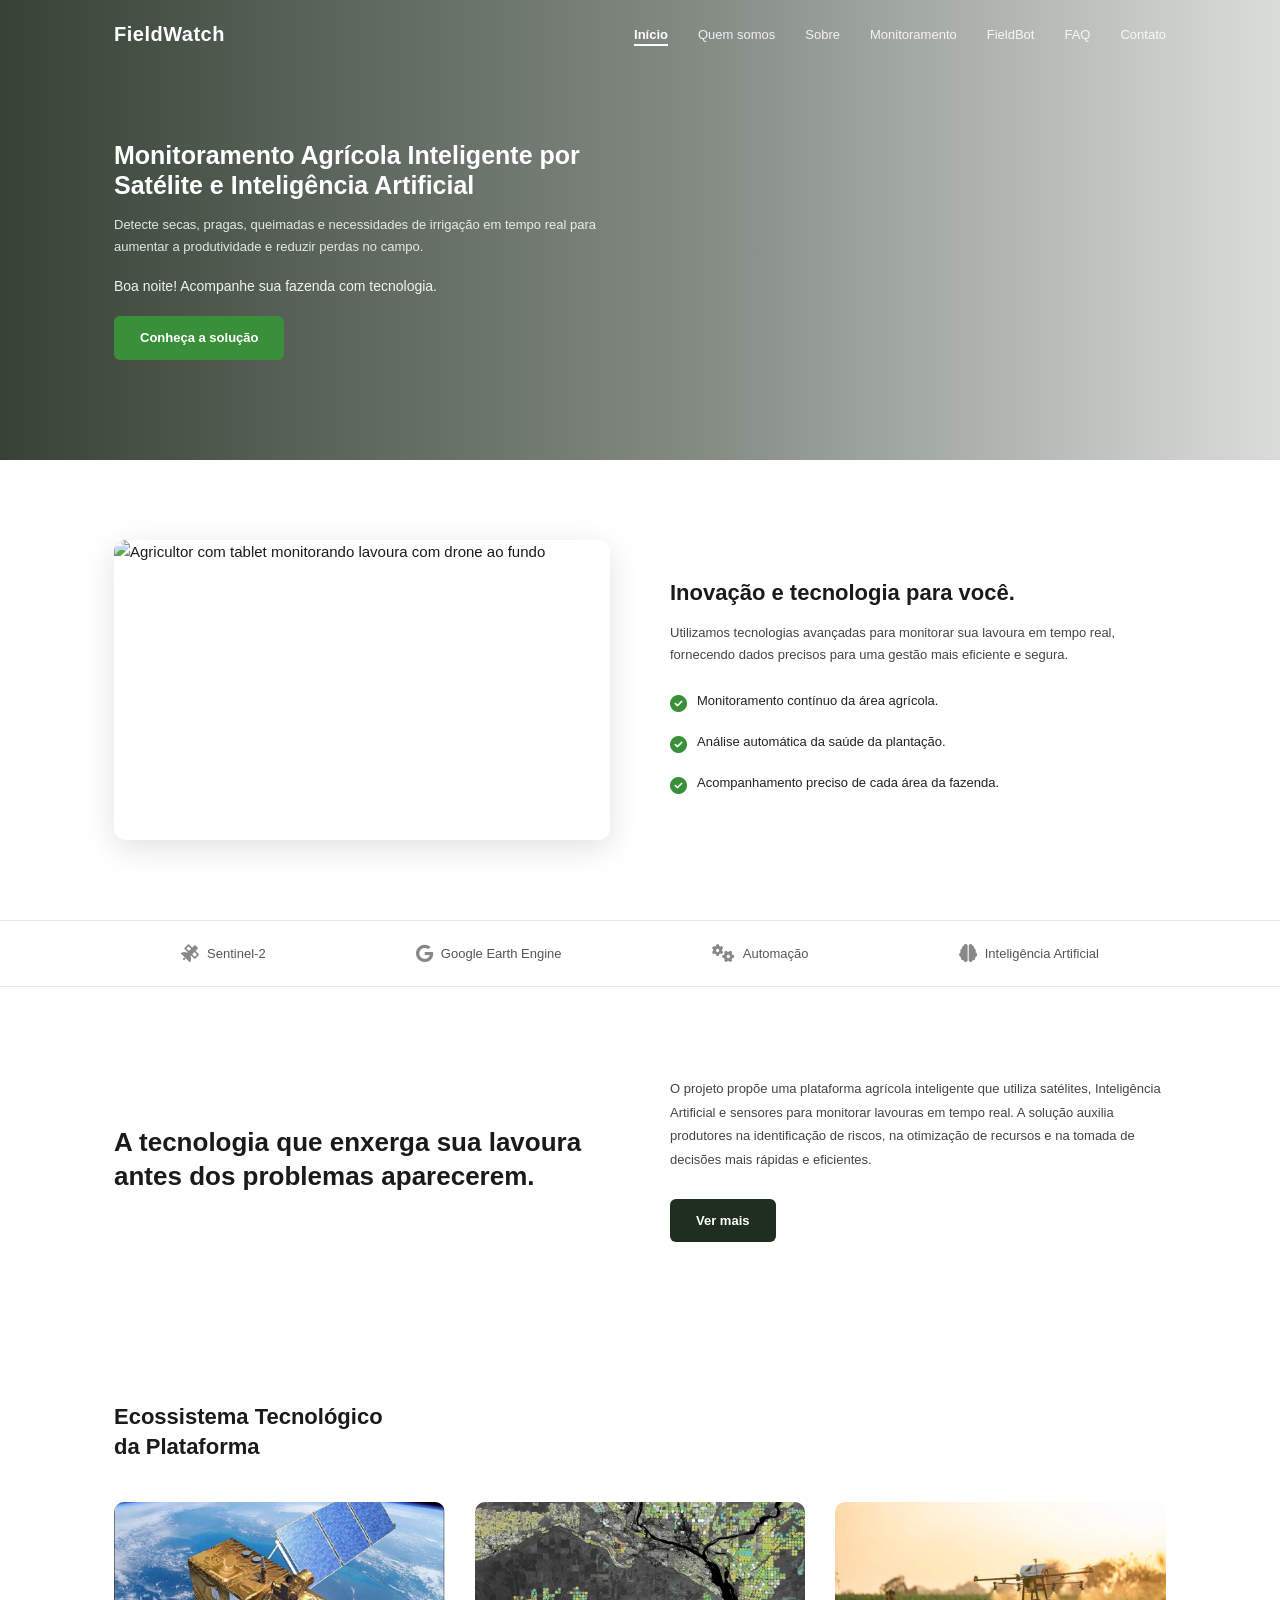
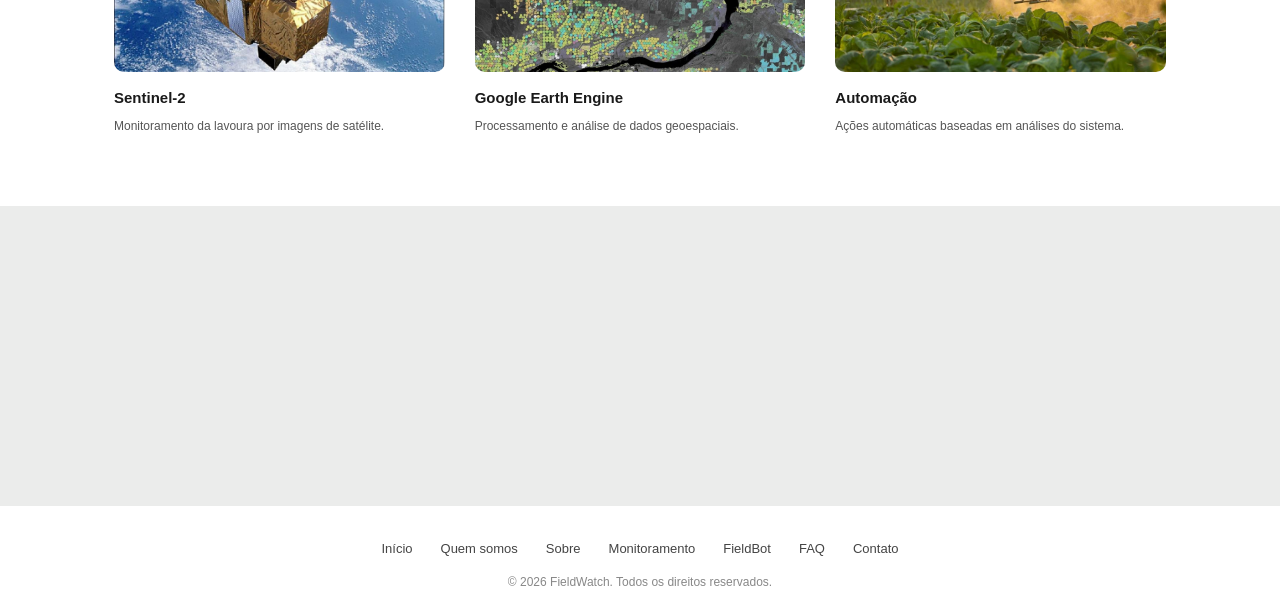
==== commit ed9e785d: "ajusta layout da pagina inicial" ====
--- a/index.html
+++ b/index.html
@@ -33,16 +33,22 @@
 
     <section class="hero" id="inicio">
       <div class="hero__overlay"></div>
-      <div class="container hero__content">
-        <h1 class="hero__title">
-          Monitoramento Agrícola Inteligente por<br />
-          Satélite e Inteligência Artificial
-        </h1>
-        <p class="hero__desc">
-          Detecte secas, pragas, queimadas e necessidades de irrigação em tempo real para aumentar a produtividade e reduzir perdas no campo.
-        </p>
-        <p id="pageGreeting" class="hero__greeting"></p>
-        <a href="pages/sobre.html" class="btn btn--primary">Conheça a solução</a>
+
+      <div class="container">
+        <div class="hero__content">
+          <h1 class="hero__title">
+            Monitoramento Agrícola Inteligente por<br />
+            Satélite e Inteligência Artificial
+          </h1>
+
+          <p class="hero__desc">
+            Detecte secas, pragas, queimadas e necessidades de irrigação em tempo real para aumentar a produtividade e reduzir perdas no campo.
+          </p>
+
+          <p id="pageGreeting" class="hero__greeting"></p>
+
+          <a href="pages/sobre.html" class="btn btn--primary">Conheça a solução</a>
+        </div>
       </div>
     </section>
 
--- a/css/style.css
+++ b/css/style.css
@@ -126,11 +126,11 @@
 }
 
 .nav__link--dark:hover,
-.nav_link--dark.nav_link--active {
+.nav__link--dark.nav__link--active {
   color: #1a8f3a !important;
 }
 
-.nav_link--dark.nav_link--active {
+.nav__link--dark.nav__link--active {
   border-bottom-color: #1a8f3a;
 }
 
@@ -194,25 +194,32 @@
   );
 }
 
+.hero .container {
+  display: flex;
+  justify-content: flex-start;
+}
+
 .hero__content {
   position: relative;
   z-index: 2;
-  max-width: 500px;
+  max-width: 525px;
+  text-align: left;
+  margin-left: 0;
 }
 
 .hero__title {
-  font-size: 22px;
+  font-size: 25px;
   font-weight: 700;
   color: #fff;
-  line-height: 1.35;
+  line-height: 1.2;
   margin-bottom: 14px;
 }
 
 .hero__desc {
   font-size: 13px;
   color: rgba(255, 255, 255, 0.85);
-  margin-bottom: 24px;
-  max-width: 380px;
+  margin-bottom: 18px;
+  max-width: 500px;
 }
 
 .hero__greeting {
@@ -247,13 +254,31 @@
 .ecosystem__card { display: flex; flex-direction: column; }
 .ecosystem__card-img-wrap { border-radius: 10px; overflow: hidden; margin-bottom: 14px; }
 .ecosystem__card-img { width: 100%; height: 170px; object-fit: cover; transition: transform 0.3s; }
-.ecosystem_card:hover .ecosystem_card-img { transform: scale(1.04); }
+.ecosystem__card:hover .ecosystem__card-img { transform: scale(1.04);}
 .ecosystem__card-title { font-size: 15px; font-weight: 700; color: #1a1a1a; margin-bottom: 6px; }
 .ecosystem__card-desc { font-size: 12px; color: #555; line-height: 1.6; }
 
-.cta-banner { position: relative; min-height: 260px; background: url('../assets/satelite-img-2.png') center/cover no-repeat; display: flex; align-items: center; }
-.cta-banner__overlay { position: absolute; inset: 0; background: rgba(5, 15, 5, 0.60); }
-.cta-banner__content { position: relative; z-index: 2; }
+.cta-banner {
+  position: relative;
+  min-height: 300px;
+  background-image: url('../assets/satelite-img-2.png');
+  background-repeat: no-repeat;
+  background-size: cover;
+  background-position: center 48%;
+  display: flex;
+  align-items: center;
+}
+
+.cta-banner__overlay {
+  position: absolute;
+  inset: 0;
+  background: rgba(5, 15, 5, 0.08);
+}
+
+.cta-banner__content {
+  position: relative;
+  z-index: 2;
+}
 
 .footer { background: #fff; padding: 32px 0 20px; }
 .footer__inner { display: flex; flex-direction: column; align-items: center; gap: 14px; }
@@ -299,5 +324,405 @@
 .btn--submit { width: 100%; padding: 13px; background: #1a1a1a; color: #fff; font-family: 'Poppins', sans-serif; font-size: 14px; font-weight: 600; border: none; border-radius: 7px; cursor: pointer; transition: background 0.2s, transform 0.15s; margin-top: 6px; }
 .btn--submit:hover { background: #2e2e2e; transform: translateY(-1px); }
 
-@media (max-width: 900px) { /* Header & Grid adjustments */ }
-@media (max-width: 768px) { /* Tablet & Mobile overrides */ }+@media (max-width: 900px) {
+  .features__grid,
+  .value__grid,
+  .ecosystem__grid {
+    grid-template-columns: 1fr;
+  }
+
+  .features__image {
+    height: 260px;
+  }
+}
+
+@media (max-width: 768px) {
+  .nav__toggle {
+    display: flex;
+  }
+
+  .nav__list {
+    position: absolute;
+    top: 58px;
+    right: 24px;
+    width: 220px;
+    background: #fff;
+    border: 1px solid #e0e4e0;
+    border-radius: 12px;
+    padding: 18px;
+    display: none;
+    flex-direction: column;
+    gap: 14px;
+    box-shadow: 0 8px 28px rgba(0, 0, 0, 0.12);
+  }
+
+  .nav__list--open {
+    display: flex;
+  }
+
+  .nav__link {
+    color: #333;
+  }
+
+  .nav__link:hover,
+  .nav__link--active {
+    color: #1a8f3a;
+  }
+
+  .nav__link--active {
+    border-bottom-color: #1a8f3a;
+  }
+
+  .hero {
+    min-height: 520px;
+    padding: 120px 0 70px;
+  }
+
+  .hero .container {
+    justify-content: flex-start;
+  }
+
+  .hero__content {
+    margin-left: 0;
+    margin-right: 0;
+    max-width: 100%;
+  }
+
+  .hero__title {
+    font-size: 20px;
+  }
+
+  .ecosystem__grid,
+  .faq__grid {
+    grid-template-columns: 1fr;
+  }
+
+  .cta-banner {
+    min-height: 220px;
+    background-position: center;
+  }
+
+  .footer__nav {
+    gap: 16px;
+  }
+}
+
+.contato__message {
+  margin-top: 14px;
+  font-size: 12.5px;
+  font-weight: 600;
+  text-align: center;
+}
+
+.contato__message--success {
+  color: #1a8f3a;
+}
+
+.contato__message--error {
+  color: #c62828;
+}
+
+/* ============================= */
+/* PÁGINAS DA SOLUÇÃO */
+/* Monitoramento e FieldBot */
+/* ============================= */
+
+.solution-page {
+  padding: 0 24px 80px;
+}
+
+.solution-page__intro {
+  display: grid;
+  grid-template-columns: 1.5fr 0.7fr;
+  gap: 32px;
+  align-items: center;
+  margin-bottom: 42px;
+}
+
+.solution-page__intro h2 {
+  font-size: 24px;
+  font-weight: 700;
+  color: #1a1a1a;
+  margin-bottom: 12px;
+}
+
+.solution-page__intro p {
+  font-size: 13.5px;
+  color: #444;
+  line-height: 1.8;
+}
+
+.solution-page__highlight {
+  min-height: 170px;
+  border-radius: 14px;
+  background: linear-gradient(135deg, #1a8f3a, #56b35f);
+  color: #fff;
+  display: flex;
+  flex-direction: column;
+  align-items: center;
+  justify-content: center;
+  gap: 8px;
+  text-align: center;
+  box-shadow: 0 8px 28px rgba(26, 143, 58, 0.25);
+}
+
+.solution-page__highlight i {
+  font-size: 42px;
+}
+
+.solution-page__number {
+  font-size: 52px;
+  font-weight: 800;
+  line-height: 1;
+}
+
+.solution-page__label {
+  font-size: 13px;
+  font-weight: 600;
+  max-width: 180px;
+}
+
+.solution-cards {
+  display: grid;
+  grid-template-columns: repeat(3, 1fr);
+  gap: 22px;
+  margin-bottom: 60px;
+}
+
+.solution-card {
+  background: #fff;
+  border: 1px solid #e3e8e3;
+  border-radius: 14px;
+  padding: 26px 24px;
+  box-shadow: 0 4px 18px rgba(0, 0, 0, 0.05);
+  transition: transform 0.2s, box-shadow 0.2s;
+}
+
+.solution-card:hover {
+  transform: translateY(-4px);
+  box-shadow: 0 10px 28px rgba(0, 0, 0, 0.08);
+}
+
+.solution-card i {
+  font-size: 26px;
+  color: #1a8f3a;
+  margin-bottom: 16px;
+}
+
+.solution-card h3 {
+  font-size: 15px;
+  font-weight: 700;
+  color: #1a1a1a;
+  margin-bottom: 8px;
+}
+
+.solution-card p {
+  font-size: 12.8px;
+  color: #555;
+  line-height: 1.75;
+}
+
+.prototype-section {
+  display: grid;
+  grid-template-columns: 1fr 1fr;
+  gap: 46px;
+  align-items: center;
+  margin-bottom: 70px;
+}
+
+.prototype-section__text h2 {
+  font-size: 22px;
+  font-weight: 700;
+  color: #1a1a1a;
+  margin-bottom: 12px;
+}
+
+.prototype-section__text p {
+  font-size: 13.5px;
+  color: #444;
+  line-height: 1.85;
+  margin-bottom: 18px;
+}
+
+.prototype-section__image {
+  background: #f7f8f7;
+  border: 1px solid #e0e4e0;
+  border-radius: 18px;
+  padding: 18px;
+  box-shadow: 0 6px 24px rgba(0, 0, 0, 0.06);
+}
+
+.prototype-section__image img {
+  width: 100%;
+  border-radius: 14px;
+  object-fit: cover;
+}
+
+.solution-list {
+  display: flex;
+  flex-direction: column;
+  gap: 10px;
+  margin-top: 18px;
+}
+
+.solution-list li {
+  position: relative;
+  padding-left: 22px;
+  font-size: 13px;
+  color: #333;
+  line-height: 1.7;
+}
+
+.solution-list li::before {
+  content: "✓";
+  position: absolute;
+  left: 0;
+  top: 0;
+  color: #1a8f3a;
+  font-weight: 700;
+}
+
+.indicator-grid {
+  display: grid;
+  grid-template-columns: repeat(2, 1fr);
+  gap: 14px;
+  margin-top: 20px;
+}
+
+.indicator-grid div {
+  background: #f7f8f7;
+  border: 1px solid #e0e4e0;
+  border-radius: 12px;
+  padding: 18px;
+}
+
+.indicator-grid strong {
+  display: block;
+  font-size: 22px;
+  font-weight: 800;
+  color: #1a8f3a;
+  margin-bottom: 4px;
+}
+
+.indicator-grid span {
+  font-size: 12px;
+  color: #555;
+  font-weight: 500;
+}
+
+/* FieldBot */
+
+.chat-demo {
+  margin-bottom: 70px;
+}
+
+.chat-demo h2 {
+  font-size: 22px;
+  font-weight: 700;
+  color: #1a1a1a;
+  margin-bottom: 20px;
+  text-align: center;
+}
+
+.chat-demo__box {
+  max-width: 760px;
+  margin: 0 auto;
+  background: #f7f8f7;
+  border: 1px solid #e0e4e0;
+  border-radius: 18px;
+  padding: 26px;
+  display: flex;
+  flex-direction: column;
+  gap: 14px;
+}
+
+.chat-demo__message {
+  max-width: 82%;
+  padding: 14px 16px;
+  border-radius: 14px;
+  font-size: 12.8px;
+  line-height: 1.7;
+}
+
+.chat-demo__message--bot {
+  align-self: flex-start;
+  background: #fff;
+  color: #333;
+  border: 1px solid #e0e4e0;
+}
+
+.chat-demo__message--user {
+  align-self: flex-end;
+  background: #1a8f3a;
+  color: #fff;
+}
+
+.tech-tags {
+  display: flex;
+  flex-wrap: wrap;
+  gap: 10px;
+  margin-top: 18px;
+}
+
+.tech-tags span {
+  display: inline-block;
+  padding: 8px 14px;
+  border-radius: 999px;
+  background: #eef7ee;
+  color: #1a8f3a;
+  font-size: 12px;
+  font-weight: 600;
+}
+
+@media (max-width: 900px) {
+  .solution-page__intro,
+  .prototype-section,
+  .prototype-section--reverse {
+    grid-template-columns: 1fr;
+  }
+
+  .solution-cards {
+    grid-template-columns: 1fr;
+  }
+
+  .solution-page__highlight {
+    min-height: 140px;
+  }
+
+  .prototype-section--reverse .prototype-section__image {
+    order: 2;
+  }
+
+  .prototype-section--reverse .prototype-section__text {
+    order: 1;
+  }
+}
+
+@media (max-width: 600px) {
+  .solution-page {
+    padding: 0 20px 60px;
+  }
+
+  .solution-page__intro h2,
+  .prototype-section__text h2,
+  .chat-demo h2 {
+    font-size: 20px;
+  }
+
+  .solution-page__number {
+    font-size: 42px;
+  }
+
+  .indicator-grid {
+    grid-template-columns: 1fr;
+  }
+
+  .chat-demo__box {
+    padding: 18px;
+  }
+
+  .chat-demo__message {
+    max-width: 100%;
+    font-size: 12.5px;
+  }
+}
